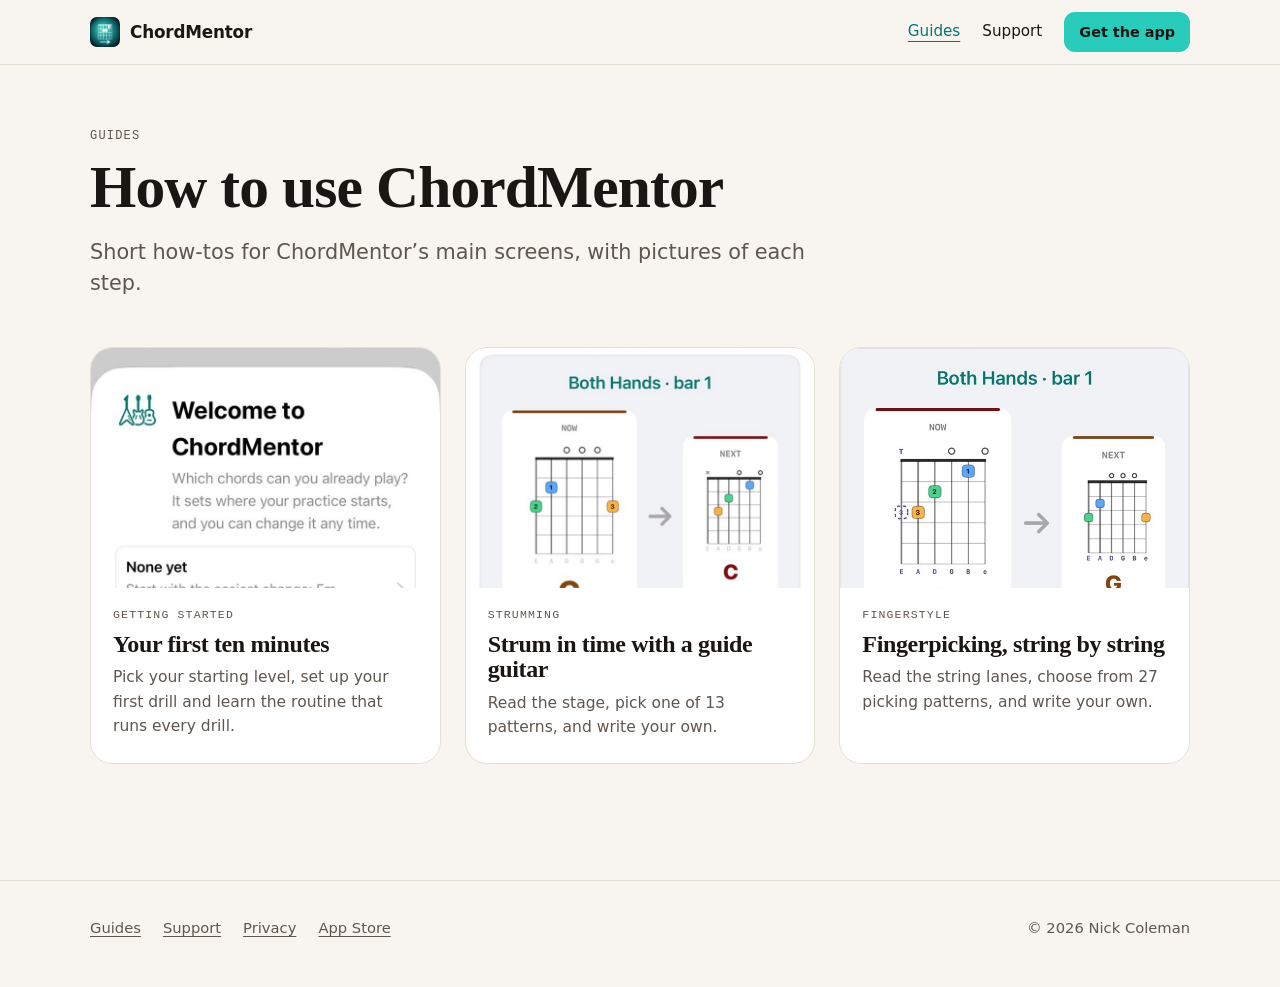
==== guides/index.html @ 907dd872 "New site: tab card with real guitar audio, skills tour, guides, maker section Rebuilt home page arou" ====
<!doctype html>
<html lang="en">
<head>
<meta charset="utf-8">
<meta name="viewport" content="width=device-width, initial-scale=1">
<title>ChordMentor Guides</title>
<meta name="description" content="Short how-tos for ChordMentor: your first ten minutes, strumming in time with a guide guitar, and fingerpicking with string lanes.">
<!-- head:start -->
<meta name="apple-itunes-app" content="app-id=6827199615">
<link rel="canonical" href="https://chordmentor.nickcoleman.io/guides/">
<link rel="icon" href="/images/icon.png">
<link rel="apple-touch-icon" href="/images/icon.png">
<meta name="theme-color" content="#F8F5F0" media="(prefers-color-scheme: light)">
<meta name="theme-color" content="#14110F" media="(prefers-color-scheme: dark)">
<meta property="og:type" content="website">
<meta property="og:site_name" content="ChordMentor">
<meta property="og:title" content="ChordMentor Guides">
<meta property="og:description" content="Short how-tos for ChordMentor: your first ten minutes, strumming in time with a guide guitar, and fingerpicking with string lanes.">
<meta property="og:url" content="https://chordmentor.nickcoleman.io/guides/">
<meta property="og:image" content="https://chordmentor.nickcoleman.io/images/og-card.jpg">
<meta property="og:image:width" content="1200">
<meta property="og:image:height" content="630">
<meta property="og:image:alt" content="ChordMentor's string lanes and chord diagrams beside the app on iPhone">
<meta name="twitter:card" content="summary_large_image">
<meta name="twitter:title" content="ChordMentor Guides">
<meta name="twitter:description" content="Short how-tos for ChordMentor: your first ten minutes, strumming in time with a guide guitar, and fingerpicking with string lanes.">
<meta name="twitter:image" content="https://chordmentor.nickcoleman.io/images/og-card.jpg">
<link rel="stylesheet" href="/style.css">
<!-- head:end -->
</head>
<body>
<!-- header:start -->
<a class="skip" href="#main">Skip to content</a>
<header class="site-header">
  <div class="wrap">
    <a class="brand" href="/"><img src="/images/icon.png" alt="" width="30" height="30"><span>ChordMentor</span></a>
    <nav class="site-nav" aria-label="Main">
      <a href="/guides/" aria-current="page">Guides</a>
      <a class="nav-support" href="/support.html">Support</a>
      <a class="button small" href="https://apps.apple.com/app/id6827199615">Get the app</a>
    </nav>
  </div>
</header>
<!-- header:end -->

<main id="main">
  <section class="guide-hero">
    <div class="wrap">
      <p class="eyebrow">Guides</p>
      <h1>How to use ChordMentor</h1>
      <p class="lede">Short how-tos for ChordMentor’s main screens, with pictures of each step.</p>
    </div>
  </section>
  <section style="padding-top:0">
    <div class="wrap">
      <div class="guide-cards">
        <a class="guide-card" href="/guides/getting-started/">
          <div class="thumb"><img src="/images/app/welcome.jpg" width="720" height="1289" loading="lazy" alt=""></div>
          <div class="body">
            <p class="eyebrow">Getting started</p>
            <h2>Your first ten minutes</h2>
            <p>Pick your starting level, set up your first drill and learn the routine that runs every drill.</p>
          </div>
        </a>
        <a class="guide-card" href="/guides/strumming/">
          <div class="thumb"><img src="/images/app/strumming-both-hands.jpg" width="720" height="1433" loading="lazy" alt=""></div>
          <div class="body">
            <p class="eyebrow">Strumming</p>
            <h2>Strum in time with a guide guitar</h2>
            <p>Read the stage, pick one of 13 patterns, and write your own.</p>
          </div>
        </a>
        <a class="guide-card" href="/guides/fingerstyle/">
          <div class="thumb"><img src="/images/app/fingerstyle-travis.jpg" width="677" height="1086" loading="lazy" alt=""></div>
          <div class="body">
            <p class="eyebrow">Fingerstyle</p>
            <h2>Fingerpicking, string by string</h2>
            <p>Read the string lanes, choose from 27 picking patterns, and write your own.</p>
          </div>
        </a>
      </div>
    </div>
  </section>
</main>

<!-- footer:start -->
<footer class="site-footer">
  <div class="wrap">
    <nav aria-label="Footer">
      <a href="/guides/">Guides</a>
      <a href="/support.html">Support</a>
      <a href="/privacy.html">Privacy</a>
      <a href="https://apps.apple.com/app/id6827199615">App Store</a>
    </nav>
    <p>© 2026 Nick Coleman</p>
  </div>
</footer>
<!-- footer:end -->
</body>
</html>
---- style.css ----
/* ChordMentor site. One stylesheet for every page.
   Tokens follow _design/design-review.md ("Played, not pitched"). */

:root {
  color-scheme: light dark;
  --paper: #F8F5F0;
  --surface: #FFFFFF;
  --ink: #1A1613;
  --ink-2: #5F564F;
  --line: #E6DFD6;
  --teal: #29CCBA;
  --on-teal: #051F1C;
  --teal-ink: #00786E;
  --ember: #D95930;
  --walnut: #3A2419;
  --walnut-ink: #F6EEE6;
  --walnut-ink-2: #D9C6B5;
  --shadow: 0 30px 60px -24px rgba(26, 22, 19, .28), 0 2px 6px rgba(26, 22, 19, .06);
  --shadow-sm: 0 12px 30px -16px rgba(26, 22, 19, .3);
  --nav-bg: rgba(248, 245, 240, .82);

  /* App UI colors: only inside app recreations (the tab card). */
  --stage: #F1F2F5;
  --stage-raised: #FFFFFF;
  --stage-line: rgba(0, 0, 0, .1);
  --lane: #B9BCC2;
  --thumb: #544AB8;
  --fingers: #3B4047;
  --dot-text: #FFFFFF;
  --beat-off: #E2E3E6;
  --beat-off-ink: #8A8D93;
  --lcd: #111317;
  --lcd-ink: #29CCBA;
  --lcd-label: #9AA0A6;

  --serif: "Fraunces", ui-serif, "New York", "Iowan Old Style", "Palatino Linotype", Georgia, serif;
  --sans: system-ui, -apple-system, "Segoe UI", Roboto, "Helvetica Neue", Arial, sans-serif;
  --mono: ui-monospace, "SF Mono", SFMono-Regular, Menlo, Consolas, monospace;
  --wrap: 1180px;
  --gutter: clamp(16px, 4vw, 40px);
  --radius: 28px;
}

@media (prefers-color-scheme: dark) {
  :root {
    --paper: #14110F;
    --surface: #1E1A17;
    --ink: #F3EEE8;
    --ink-2: #B3A89E;
    --line: #2E2823;
    --teal-ink: #29CCBA;
    --ember: #FF6A3D;
    --walnut: #2A1A12;
    --shadow: 0 30px 60px -24px rgba(0, 0, 0, .7), 0 0 0 1px rgba(255, 255, 255, .04);
    --shadow-sm: 0 12px 30px -16px rgba(0, 0, 0, .8);
    --nav-bg: rgba(20, 17, 15, .8);

    --stage: #111318;
    --stage-raised: #1D2026;
    --stage-line: rgba(255, 255, 255, .09);
    --lane: #4A4E57;
    --thumb: #8F87F0;
    --fingers: #D6D9DE;
    --dot-text: #000000;
    --beat-off: #2A2D33;
    --beat-off-ink: #8A8D93;
    --lcd: #000000;
  }
}

*, *::before, *::after { box-sizing: border-box; }
html { -webkit-text-size-adjust: 100%; scroll-padding-top: 80px; }
body {
  margin: 0;
  background: var(--paper);
  color: var(--ink);
  font: 17px/1.55 var(--sans);
  -webkit-font-smoothing: antialiased;
  overflow-x: hidden;
}
img, video, svg { max-width: 100%; height: auto; display: block; }
a { color: var(--teal-ink); text-underline-offset: .18em; text-decoration-thickness: 1px; }
a:hover { text-decoration-thickness: 2px; }
:focus-visible { outline: 3px solid var(--teal); outline-offset: 3px; border-radius: 6px; }
h1, h2, h3 { margin: 0; }
p { margin: 0 0 1em; }
p:last-child { margin-bottom: 0; }

.skip { position: absolute; left: -9999px; top: 8px; z-index: 100; background: var(--surface); padding: 8px 14px; border-radius: 8px; }
.skip:focus { left: 8px; }

.wrap { width: 100%; max-width: var(--wrap); margin: 0 auto; padding: 0 var(--gutter); }
.narrow { max-width: 760px; }

/* Type */
.display, h1, h2 { font-family: var(--serif); font-weight: 600; letter-spacing: -.015em; }
h1 { font-size: clamp(2.4rem, 4.2vw + 1rem, 4.6rem); line-height: 1.03; }
h2 { font-size: clamp(1.85rem, 2.2vw + 1rem, 2.9rem); line-height: 1.08; }
h3 { font-size: 1.22rem; line-height: 1.3; font-weight: 650; letter-spacing: -.005em; }
.lede { font-size: clamp(1.1rem, .4vw + 1rem, 1.3rem); line-height: 1.5; color: var(--ink-2); }
.eyebrow {
  font: 500 .75rem/1.2 var(--mono);
  text-transform: uppercase;
  letter-spacing: .1em;
  color: var(--ink-2);
  margin: 0 0 14px;
}
.muted { color: var(--ink-2); }
.small { font-size: .9rem; }

/* Header */
.site-header {
  position: sticky; top: 0; z-index: 50;
  background: var(--nav-bg);
  -webkit-backdrop-filter: saturate(1.4) blur(14px);
  backdrop-filter: saturate(1.4) blur(14px);
  border-bottom: 1px solid var(--line);
}
.site-header .wrap { display: flex; align-items: center; gap: 20px; min-height: 64px; }
.brand { display: flex; align-items: center; gap: 10px; color: var(--ink); text-decoration: none; font-weight: 650; font-size: 1.05rem; letter-spacing: -.01em; margin-right: auto; }
.brand img { width: 30px; height: 30px; border-radius: 7px; }
.site-nav { display: flex; align-items: center; gap: 22px; }
.site-nav a { color: var(--ink); text-decoration: none; font-size: .95rem; }
.site-nav a:hover, .site-nav a[aria-current] { color: var(--teal-ink); }
.site-nav a[aria-current] { text-decoration: underline; text-underline-offset: .35em; }
@media (max-width: 560px) {
  .site-header .wrap { gap: 12px; }
  .brand span { font-size: 1rem; }
  .site-nav { gap: 14px; }
  .site-nav .button { padding: 8px 12px; font-size: .85rem; }
  .site-nav .nav-support { display: none; }
}
@media (max-width: 360px) { .brand span { display: none; } }

/* Buttons */
.button {
  display: inline-flex; align-items: center; justify-content: center; gap: 10px;
  background: var(--teal); color: var(--on-teal);
  font-weight: 650; font-size: 1.02rem; text-decoration: none;
  padding: 14px 24px; border-radius: 14px; border: 0; cursor: pointer;
  box-shadow: 0 1px 0 rgba(255, 255, 255, .35) inset, 0 8px 20px -10px rgba(0, 120, 110, .7);
  transition: transform .15s ease, box-shadow .15s ease;
}
.button:hover { transform: translateY(-1px); text-decoration: none; }
.button:active { transform: translateY(0); }
.button svg { width: 20px; height: 20px; flex: none; }
.button.small { padding: 9px 15px; font-size: .9rem; border-radius: 11px; box-shadow: none; }
.button.quiet { background: transparent; color: var(--teal-ink); box-shadow: inset 0 0 0 1.5px currentColor; }

/* Sections */
section { padding: clamp(64px, 9vw, 120px) 0; }
.section-head { max-width: 720px; margin-bottom: clamp(32px, 4vw, 56px); }
.section-head h2 + p { margin-top: 18px; }
.rule { border: 0; border-top: 1px solid var(--line); margin: 0; }

/* Hero */
.hero { padding: clamp(40px, 6vw, 88px) 0 clamp(56px, 7vw, 96px); }
.hero .wrap { display: grid; grid-template-columns: minmax(0, 9fr) minmax(0, 13fr); gap: clamp(32px, 4vw, 64px); align-items: center; }
.hero h1 { margin-bottom: 22px; font-size: clamp(2.4rem, 3.2vw + 1rem, 4.1rem); }
.hero .lede { margin-bottom: 30px; max-width: 34em; }
.hero .offer { margin-top: 16px; font-size: .95rem; color: var(--ink-2); max-width: 30em; }
.hero-media { position: relative; padding: 64px 150px 0 0; }
.hero-media > div:first-child { position: relative; z-index: 2; }
.hero-media .tabcard { max-width: none; }
.hero-media .phone { position: absolute; right: 0; top: 0; width: 226px; z-index: 1; }
.hero-media .tc-caption { max-width: 34em; }
@media (max-width: 980px) {
  .hero .wrap { grid-template-columns: 1fr; }
  .hero-media { max-width: 720px; }
}
@media (max-width: 640px) {
  .hero-media { padding: 0; }
  .hero-media .phone { display: none; }
}

/* Device frames and panels */
.phone {
  border-radius: 34px; padding: 7px; background: #1B1B1D;
  box-shadow: var(--shadow);
}
.phone img { border-radius: 28px; width: 100%; }
.panel { border-radius: var(--radius); overflow: hidden; background: var(--surface); box-shadow: var(--shadow); }
.panel img { width: 100%; }
.mac-frame { border-radius: 14px; overflow: hidden; box-shadow: var(--shadow); background: var(--surface); }
@media (prefers-color-scheme: dark) {
  .phone { background: #2A2A2D; }
  .shot { background: #fff; }
}
.shot { border-radius: 22px; overflow: hidden; box-shadow: var(--shadow-sm); border: 1px solid var(--line); }
.shot img { width: 100%; }
figure { margin: 0; }
figcaption { font-size: .92rem; color: var(--ink-2); margin-top: 12px; }

/* Tab-lane card */
.tabcard {
  background: var(--stage); color: var(--fingers);
  border-radius: 24px; padding: 18px 18px 16px;
  box-shadow: var(--shadow);
  border: 1px solid var(--stage-line);
  max-width: 600px;
}
.tabcard .tc-top { display: flex; align-items: center; justify-content: space-between; gap: 12px; margin-bottom: 8px; }
.tabcard .tc-stage { font: 650 1rem/1.2 var(--sans); color: var(--teal-ink); }
.tabcard .tc-chords { display: flex; align-items: center; gap: 10px; }
.tc-chord { background: var(--stage-raised); border-radius: 12px; padding: 6px 10px 4px; text-align: center; border-top: 3px solid var(--c, #8B1E1E); min-width: 74px; transition: opacity .2s ease; }
.tc-chord small { display: block; font: 500 .6rem/1 var(--sans); letter-spacing: .06em; color: var(--beat-off-ink); }
.tc-chord svg { width: 58px; height: 58px; margin: 2px auto 0; }
.tc-chord b { display: block; font: 700 1.25rem/1.1 var(--sans); color: var(--c); }
.tc-chord[data-chord="C"] { --c: #9B2226; }
.tc-chord[data-chord="G"] { --c: #8A5A14; }
.tc-lanes .next-name { fill: #8A5A14; }
@media (prefers-color-scheme: dark) {
  .tc-chord[data-chord="C"] { --c: #FF7A6E; }
  .tc-chord[data-chord="G"] { --c: #E5A24C; }
  .tc-lanes .next-name { fill: #E5A24C; }
}
.tc-chord.next { opacity: .8; }
.tc-arrow { color: var(--beat-off-ink); font-size: 1.3rem; }
.tc-beats { display: flex; gap: 10px; }
.tc-beat { width: 30px; height: 30px; border-radius: 50%; display: grid; place-items: center; background: var(--beat-off); color: var(--beat-off-ink); font: 700 .85rem/1 var(--sans); transition: background .08s, color .08s, transform .12s; }
.tc-beat.on { background: var(--teal); color: var(--on-teal); transform: scale(1.12); }
.tc-name { font: 500 .72rem/1.2 var(--mono); letter-spacing: .06em; color: var(--ink-2); margin: 10px 0 2px; text-transform: uppercase; }
.tc-lanes { width: 100%; height: auto; overflow: visible; }
.tc-lanes .lane { stroke: var(--lane); stroke-width: 1.5; }
.tc-lanes .lane.ring { stroke: var(--thumb); stroke-width: 3; opacity: .55; }
.tc-lanes .lane-label { fill: var(--beat-off-ink); font: 500 11px var(--sans); }
.tc-lanes .count { fill: var(--beat-off-ink); font: 600 12px var(--sans); text-anchor: middle; }
.tc-lanes .count.and { font-weight: 400; }
.tc-lanes .band { fill: var(--stage-line); }
.tc-lanes .note circle { stroke: none; }
.tc-lanes .note text { fill: var(--dot-text); font: 700 12px var(--sans); text-anchor: middle; dominant-baseline: central; }
.tc-lanes .note.p circle { fill: var(--thumb); }
.tc-lanes .note.f circle { fill: var(--fingers); }
.tc-lanes .note .hop { fill: none; stroke: var(--fingers); stroke-width: 1.5; stroke-dasharray: 3 3; }
.tc-lanes .note { transition: transform .12s ease-out; transform-box: fill-box; transform-origin: center; }
.tc-lanes .note.lit { transform: scale(1.28); }
.tc-lanes .stem { stroke: var(--fingers); stroke-width: 2; opacity: .5; }
.tc-lanes .ghost { opacity: .3; }
.tc-lanes .barline { stroke: var(--beat-off-ink); stroke-width: 1.5; stroke-dasharray: 3 3; opacity: .6; }
.tc-lanes .next-name { font: 700 12px var(--sans); text-anchor: middle; }
.tc-lanes .playhead { stroke: var(--ember); stroke-width: 2.5; }
.tc-bar { display: flex; gap: 10px; align-items: stretch; margin-top: 10px; }
.tc-play { flex: 0 0 auto; min-width: 128px; border-radius: 14px; font-size: 1.05rem; padding: 0 18px; }
.tc-play[aria-pressed="true"] .i-play, .tc-play[aria-pressed="false"] .i-stop { display: none; }
.tc-lcd { flex: 1; display: grid; grid-template-columns: repeat(3, 1fr); background: var(--lcd); border-radius: 14px; padding: 9px 4px; }
.tc-lcd div { padding: 0 12px; border-left: 1px solid rgba(255, 255, 255, .14); }
.tc-lcd div:first-child { border-left: 0; }
.tc-lcd b { display: block; font: 500 1.55rem/1.05 var(--mono); color: var(--lcd-ink); font-variant-numeric: tabular-nums; }
.tc-lcd span { display: block; font: 600 .62rem/1.2 var(--mono); color: var(--lcd-label); letter-spacing: .06em; margin-top: 3px; }
.tc-caption { font-size: .92rem; color: var(--ink-2); margin: 12px 4px 0; }
.tc-status { min-height: 0; }
.tabcard .fallback { border-radius: 14px; }
@media (max-width: 480px) {
  .tabcard { padding: 14px 12px 12px; border-radius: 20px; }
  .tc-chord { min-width: 62px; padding: 5px 7px 3px; }
  .tc-chord svg { width: 46px; height: 46px; }
  .tc-beats { gap: 6px; }
  .tc-beat { width: 26px; height: 26px; font-size: .78rem; }
  .tc-play { min-width: 96px; padding: 0 12px; font-size: .98rem; }
  .tc-lcd b { font-size: 1.2rem; }
  .tc-lcd div { padding: 0 8px; }
  .tc-lcd span { font-size: .55rem; }
}
@media (prefers-reduced-motion: reduce) {
  .tc-beat, .tc-lanes .note, .button { transition: none; }
  .tc-beat.on { transform: none; }
  .tc-lanes .note.lit { transform: none; }
  .tc-lanes .note.lit circle { stroke: var(--teal); stroke-width: 3; }
}

/* Two-up feature rows */
.split { display: grid; grid-template-columns: repeat(2, minmax(0, 1fr)); gap: clamp(32px, 5vw, 80px); align-items: center; }
.split.flip > :first-child { order: 2; }
@media (max-width: 820px) { .split { grid-template-columns: 1fr; } .split.flip > :first-child { order: 0; } }
.pair { display: grid; grid-template-columns: 1fr 1fr; gap: 18px; align-items: start; }
.pair .shot:nth-child(2) { margin-top: 48px; }
.more { display: inline-block; margin-top: 18px; font-weight: 600; text-decoration: none; }
.more:hover { text-decoration: underline; }

/* Skills */
.skills-major { display: grid; gap: clamp(56px, 7vw, 96px); }
.skill { display: grid; grid-template-columns: minmax(0, 4fr) minmax(0, 7fr); gap: clamp(28px, 4vw, 64px); align-items: center; }
.skill.flip { grid-template-columns: minmax(0, 7fr) minmax(0, 4fr); }
.skill.flip .skill-text { order: 2; }
.skill h3 { font-family: var(--serif); font-weight: 600; font-size: clamp(1.6rem, 1.4vw + 1rem, 2.2rem); line-height: 1.12; letter-spacing: -.01em; margin-bottom: 14px; }
@media (max-width: 860px) { .skill, .skill.flip { grid-template-columns: 1fr; } .skill.flip .skill-text { order: 0; } }
.skills-minor { display: grid; grid-template-columns: repeat(4, minmax(0, 1fr)); gap: 24px; margin-top: clamp(64px, 8vw, 104px); }
.mini .shot { aspect-ratio: 4 / 5; }
.mini .shot img { height: 100%; object-fit: cover; object-position: top; }
.mini h3 { margin: 18px 0 6px; }
.mini p { font-size: .96rem; color: var(--ink-2); }
@media (max-width: 980px) { .skills-minor { grid-template-columns: repeat(2, minmax(0, 1fr)); } }
@media (max-width: 520px) { .skills-minor { grid-template-columns: 1fr; } .mini .shot { aspect-ratio: auto; max-width: 360px; } }

/* Routine triptych */
.triptych { display: grid; grid-template-columns: repeat(3, minmax(0, 1fr)); gap: clamp(18px, 3vw, 40px); align-items: start; }
.triptych li { list-style: none; }
.triptych { padding: 0; margin: 0; }
.step-num { font: 500 .8rem/1 var(--mono); color: var(--teal-ink); letter-spacing: .08em; display: block; margin: 20px 0 8px; }
.triptych h3 { margin-bottom: 6px; }
.triptych p { color: var(--ink-2); font-size: .98rem; }
@media (max-width: 760px) { .triptych { grid-template-columns: 1fr; max-width: 420px; } }

/* Change Map spread */
.tablet { border-radius: clamp(18px, 2.4vw, 34px); padding: clamp(6px, .9vw, 13px); background: #1B1B1D; box-shadow: var(--shadow); }
.tablet img { border-radius: clamp(12px, 1.6vw, 22px); width: 100%; }
.spread .tablet { margin-top: clamp(32px, 4vw, 48px); }
@media (prefers-color-scheme: dark) { .tablet { background: #2A2A2D; } }

/* Maker band */
.maker { background: var(--walnut); color: var(--walnut-ink); }
.maker .split { grid-template-columns: minmax(0, 5fr) minmax(0, 6fr); }
@media (max-width: 820px) { .maker .split { grid-template-columns: 1fr; } }
.maker .eyebrow { color: var(--walnut-ink-2); }
.maker h2 { margin-bottom: 24px; }
.maker p { color: var(--walnut-ink); font-size: 1.08rem; }
.maker .sig { font: 500 .85rem/1 var(--mono); letter-spacing: .08em; color: var(--walnut-ink-2); margin-top: 26px; }
.maker img { border-radius: var(--radius); box-shadow: 0 30px 60px -24px rgba(0, 0, 0, .6); }

/* Closing */
.closing { text-align: center; }
.closing .wrap { max-width: 760px; }
.closing img.icon { width: 76px; height: 76px; border-radius: 17px; margin: 0 auto 26px; box-shadow: var(--shadow-sm); }
.closing h2 { margin-bottom: 20px; }
.closing .lede { margin-bottom: 30px; }
.facts { list-style: none; padding: 0; margin: 28px 0 0; display: flex; flex-wrap: wrap; justify-content: center; gap: 10px 26px; color: var(--ink-2); font-size: .95rem; }

/* Footer */
.site-footer { border-top: 1px solid var(--line); padding: 36px 0 48px; font-size: .92rem; color: var(--ink-2); }
.site-footer .wrap { display: flex; flex-wrap: wrap; gap: 14px 28px; align-items: center; justify-content: space-between; }
.site-footer nav { display: flex; flex-wrap: wrap; gap: 8px 22px; }
.site-footer a { color: var(--ink-2); }
.site-footer a:hover { color: var(--teal-ink); }

/* Text pages (Support, Privacy) */
.text-page { padding: clamp(40px, 6vw, 80px) 0 clamp(64px, 8vw, 100px); }
.text-page .wrap { max-width: 720px; }
.text-page h1 { font-size: clamp(2.2rem, 3vw + 1rem, 3.4rem); margin-bottom: 18px; }
.text-page h2 { font-size: clamp(1.4rem, 1vw + 1rem, 1.8rem); margin: 48px 0 14px; }
.text-page h3 { margin: 28px 0 8px; }
.faq { margin: 0; }
.faq dt { font-weight: 650; margin-top: 26px; font-size: 1.05rem; }
.faq dd { margin: 6px 0 0; color: var(--ink); }
.card-note { background: var(--surface); border: 1px solid var(--line); border-radius: 18px; padding: 20px 22px; margin: 26px 0; }

/* Guides */
.crumbs { font-size: .9rem; color: var(--ink-2); margin-bottom: 26px; }
.crumbs a { color: var(--ink-2); }
.guide-hero { padding: clamp(36px, 5vw, 72px) 0 clamp(28px, 4vw, 48px); }
.guide-hero h1 { font-size: clamp(2.2rem, 3.4vw + 1rem, 3.9rem); margin-bottom: 18px; max-width: 16em; }
.guide-hero .lede { max-width: 36em; }
.who { margin-top: 22px; padding-left: 16px; border-left: 3px solid var(--teal); color: var(--ink); max-width: 40em; }
.guide-cover { margin-top: clamp(32px, 4vw, 48px); }
.guide-body { padding-top: clamp(24px, 3vw, 40px); }
.steps { list-style: none; padding: 0; margin: 0; counter-reset: step; }
.steps > li { display: grid; grid-template-columns: minmax(0, 5fr) minmax(0, 6fr); gap: clamp(28px, 4vw, 64px); align-items: start; padding: clamp(40px, 5vw, 64px) 0; border-top: 1px solid var(--line); }
.steps > li.text-only { grid-template-columns: minmax(0, 1fr); max-width: 760px; }
.steps h2 { font-size: clamp(1.5rem, 1.2vw + 1rem, 2rem); margin-bottom: 14px; }
.steps .step-num { margin-top: 0; }
@media (max-width: 860px) { .steps > li { grid-template-columns: 1fr; } }
.annotated { position: relative; max-width: 420px; margin: 0 auto; }
.annotated.wide { max-width: none; }
.annotated .shot { position: relative; }
.pin {
  position: absolute; transform: translate(-50%, -50%);
  width: 28px; height: 28px; border-radius: 50%;
  background: var(--ember); color: #fff;
  font: 700 .85rem/28px var(--sans); text-align: center;
  box-shadow: 0 0 0 3px #fff, 0 4px 10px rgba(0, 0, 0, .3);
}
.keys { list-style: none; padding: 0; margin: 18px 0 0; display: grid; gap: 12px; }
.keys li { display: grid; grid-template-columns: 28px 1fr; gap: 12px; align-items: start; }
.keys .k { width: 24px; height: 24px; border-radius: 50%; background: var(--ember); color: #fff; font: 700 .78rem/24px var(--sans); text-align: center; margin-top: 2px; }
.mini-trip { display: grid; grid-template-columns: repeat(3, minmax(0, 1fr)); gap: 12px; }
.mini-trip figcaption { font-size: .82rem; margin-top: 8px; }
.tips { background: var(--surface); border: 1px solid var(--line); border-radius: 22px; padding: clamp(22px, 3vw, 36px); margin: 24px 0 0; }
.tips h2 { font-size: clamp(1.4rem, 1vw + 1rem, 1.8rem); margin-bottom: 14px; }
.tips ul { margin: 0; padding-left: 1.2em; }
.tips li { margin: 8px 0; }
.guide-end { padding: clamp(48px, 6vw, 80px) 0; }
.prevnext { display: grid; grid-template-columns: 1fr 1fr; gap: 16px; margin-top: 36px; }
.prevnext a { display: block; padding: 18px 20px; border: 1px solid var(--line); border-radius: 16px; text-decoration: none; color: var(--ink); background: var(--surface); }
.prevnext a span { display: block; font: 500 .72rem/1.2 var(--mono); text-transform: uppercase; letter-spacing: .08em; color: var(--ink-2); margin-bottom: 6px; }
.prevnext a:hover { border-color: var(--teal); }
.prevnext .next { text-align: right; grid-column: 2; }
.cta-strip { display: flex; flex-wrap: wrap; align-items: center; justify-content: space-between; gap: 18px; background: var(--surface); border: 1px solid var(--line); border-radius: 22px; padding: 22px 26px; }
.cta-strip p { margin: 0; font-weight: 600; }

.guide-cards { display: grid; grid-template-columns: repeat(3, minmax(0, 1fr)); gap: 24px; }
@media (max-width: 900px) { .guide-cards { grid-template-columns: 1fr 1fr; } }
@media (max-width: 600px) { .guide-cards { grid-template-columns: 1fr; } }
.guide-card { display: flex; flex-direction: column; background: var(--surface); border: 1px solid var(--line); border-radius: 22px; overflow: hidden; color: var(--ink); text-decoration: none; transition: border-color .15s, transform .15s; }
.guide-card:hover { border-color: var(--teal); transform: translateY(-2px); }
.guide-card .thumb { aspect-ratio: 16 / 11; overflow: hidden; background: #F1F2F5; }
.guide-card .thumb img { width: 100%; height: 100%; object-fit: cover; object-position: top; }
.guide-card .body { padding: 20px 22px 24px; }
.guide-card h2 { font-size: 1.5rem; margin: 2px 0 8px; }
.guide-card p { color: var(--ink-2); font-size: .97rem; margin: 0; }
.guide-card .eyebrow { font-size: .72rem; margin-bottom: 10px; }
.group-label { margin: 48px 0 18px; }
.group-label:first-child { margin-top: 0; }
@media (prefers-reduced-motion: reduce) { .guide-card, .guide-card:hover { transition: none; transform: none; } }

.visually-hidden { position: absolute !important; width: 1px; height: 1px; padding: 0; margin: -1px; overflow: hidden; clip: rect(0 0 0 0); white-space: nowrap; border: 0; }
.tabcard .tc-stage { margin: 0 0 10px; text-align: center; }

/* Ready for step clips and overview videos (see README, "Adding a clip"). */
.mac-frame video, .shot video, .tablet video { width: 100%; display: block; }
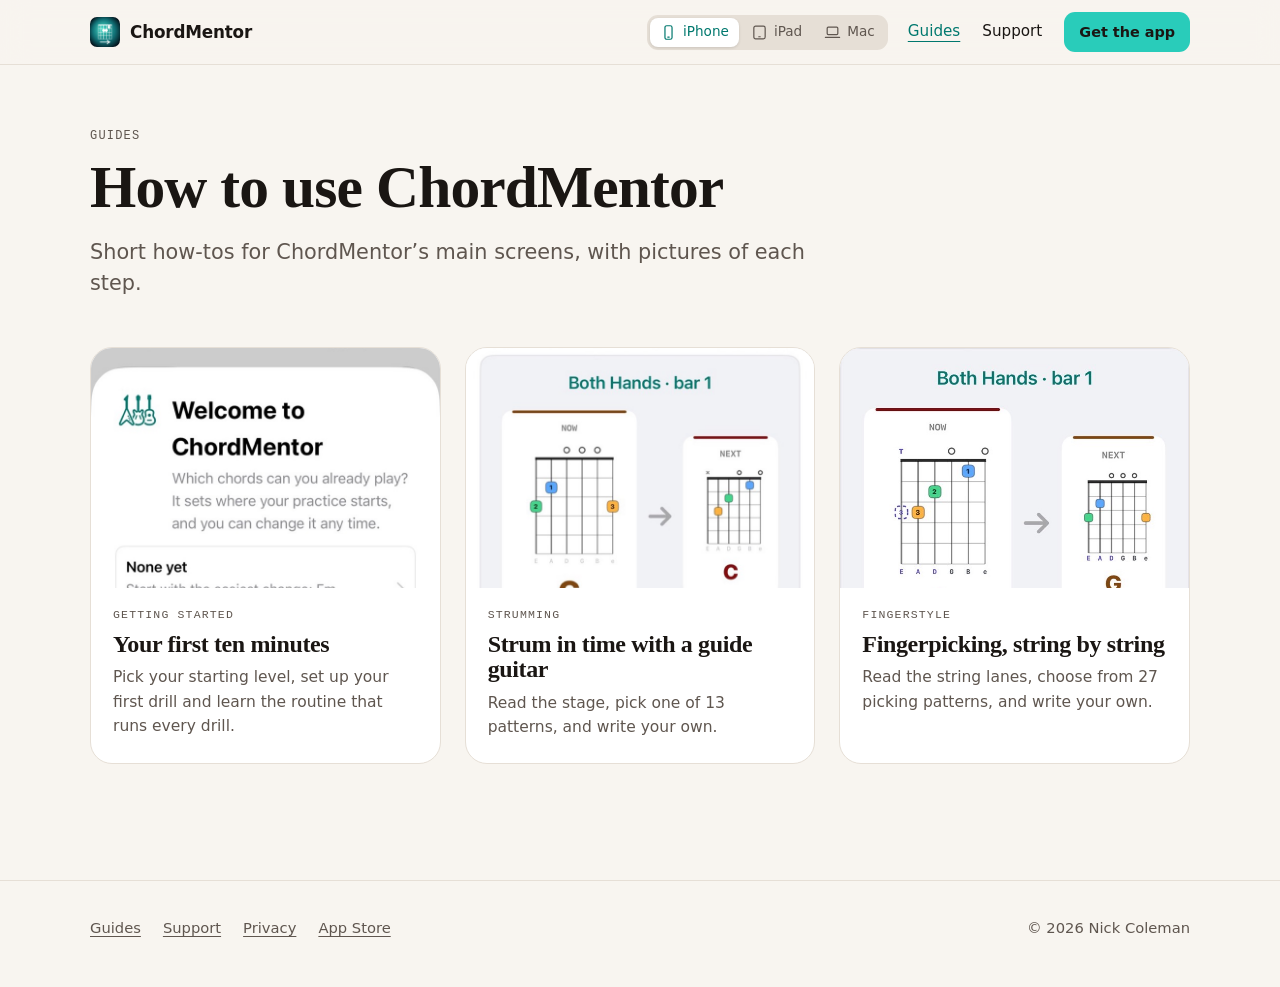
==== commit d873b640: "Device switch: show the app's screens as on iPhone, iPad or Mac A three-way switch in the header swa" ====
--- a/guides/index.html
+++ b/guides/index.html
@@ -26,6 +26,7 @@
 <meta name="twitter:description" content="Short how-tos for ChordMentor: your first ten minutes, strumming in time with a guide guitar, and fingerpicking with string lanes.">
 <meta name="twitter:image" content="https://chordmentor.nickcoleman.io/images/og-card.jpg">
 <link rel="stylesheet" href="/style.css">
+<script src="/js/device.js"></script>
 <!-- head:end -->
 </head>
 <body>
@@ -34,6 +35,11 @@
 <header class="site-header">
   <div class="wrap">
     <a class="brand" href="/"><img src="/images/icon.png" alt="" width="30" height="30"><span>ChordMentor</span></a>
+    <div class="device-switch" role="group" aria-label="Show screens for">
+      <button type="button" data-device-pick="iphone" aria-pressed="true" title="iPhone"><svg viewBox="0 0 24 24" aria-hidden="true"><rect x="7" y="2.5" width="10" height="19" rx="2.5"/><path d="M11 18.5h2"/></svg><span>iPhone</span></button>
+      <button type="button" data-device-pick="ipad" aria-pressed="false" title="iPad"><svg viewBox="0 0 24 24" aria-hidden="true"><rect x="4" y="3" width="16" height="18" rx="2.5"/><path d="M11 18h2"/></svg><span>iPad</span></button>
+      <button type="button" data-device-pick="mac" aria-pressed="false" title="Mac"><svg viewBox="0 0 24 24" aria-hidden="true"><rect x="4.5" y="4.5" width="15" height="10.5" rx="1.5"/><path d="M2 19h20"/></svg><span>Mac</span></button>
+    </div>
     <nav class="site-nav" aria-label="Main">
       <a href="/guides/" aria-current="page">Guides</a>
       <a class="nav-support" href="/support.html">Support</a>
--- a/style.css
+++ b/style.css
@@ -406,3 +406,33 @@
 
 /* Ready for step clips and overview videos (see README, "Adding a clip"). */
 .mac-frame video, .shot video, .tablet video { width: 100%; display: block; }
+
+/* Device switch: the header's iPhone / iPad / Mac control and the screens it swaps */
+.device-switch {
+  display: inline-flex; padding: 3px; gap: 2px; border-radius: 11px;
+  background: var(--line);
+}
+.device-switch button {
+  display: inline-flex; align-items: center; gap: 6px;
+  font: 500 .85rem/1 var(--sans); color: var(--ink-2);
+  background: transparent; border: 0; border-radius: 8px; padding: 6px 10px; cursor: pointer;
+}
+.device-switch svg { width: 17px; height: 17px; fill: none; stroke: currentColor; stroke-width: 1.7; stroke-linecap: round; }
+.device-switch button:hover { color: var(--ink); }
+.device-switch button[aria-pressed="true"] { background: var(--surface); color: var(--teal-ink); box-shadow: 0 1px 3px rgba(0, 0, 0, .12); }
+@media (max-width: 760px) {
+  .device-switch span { position: absolute; width: 1px; height: 1px; overflow: hidden; clip: rect(0 0 0 0); }
+  .device-switch button { padding: 6px 8px; }
+}
+@media (max-width: 560px) { .brand span { display: none; } }
+
+.device-shot > * { display: none; }
+html:not([data-device]) .device-shot > .d-iphone,
+html[data-device="iphone"] .device-shot > .d-iphone,
+html[data-device="ipad"] .device-shot > .d-ipad,
+html[data-device="mac"] .device-shot > .d-mac { display: block; }
+.device-shot > .phone { max-width: 290px; margin-inline: auto; }
+.device-shot > .tablet img, .device-shot > .mac-frame img { width: 100%; }
+.spread .device-shot { margin-top: clamp(32px, 4vw, 48px); }
+.spread .device-shot > .tablet { margin-top: 0; }
+.spread .device-shot > .mac-frame { max-width: 1100px; }
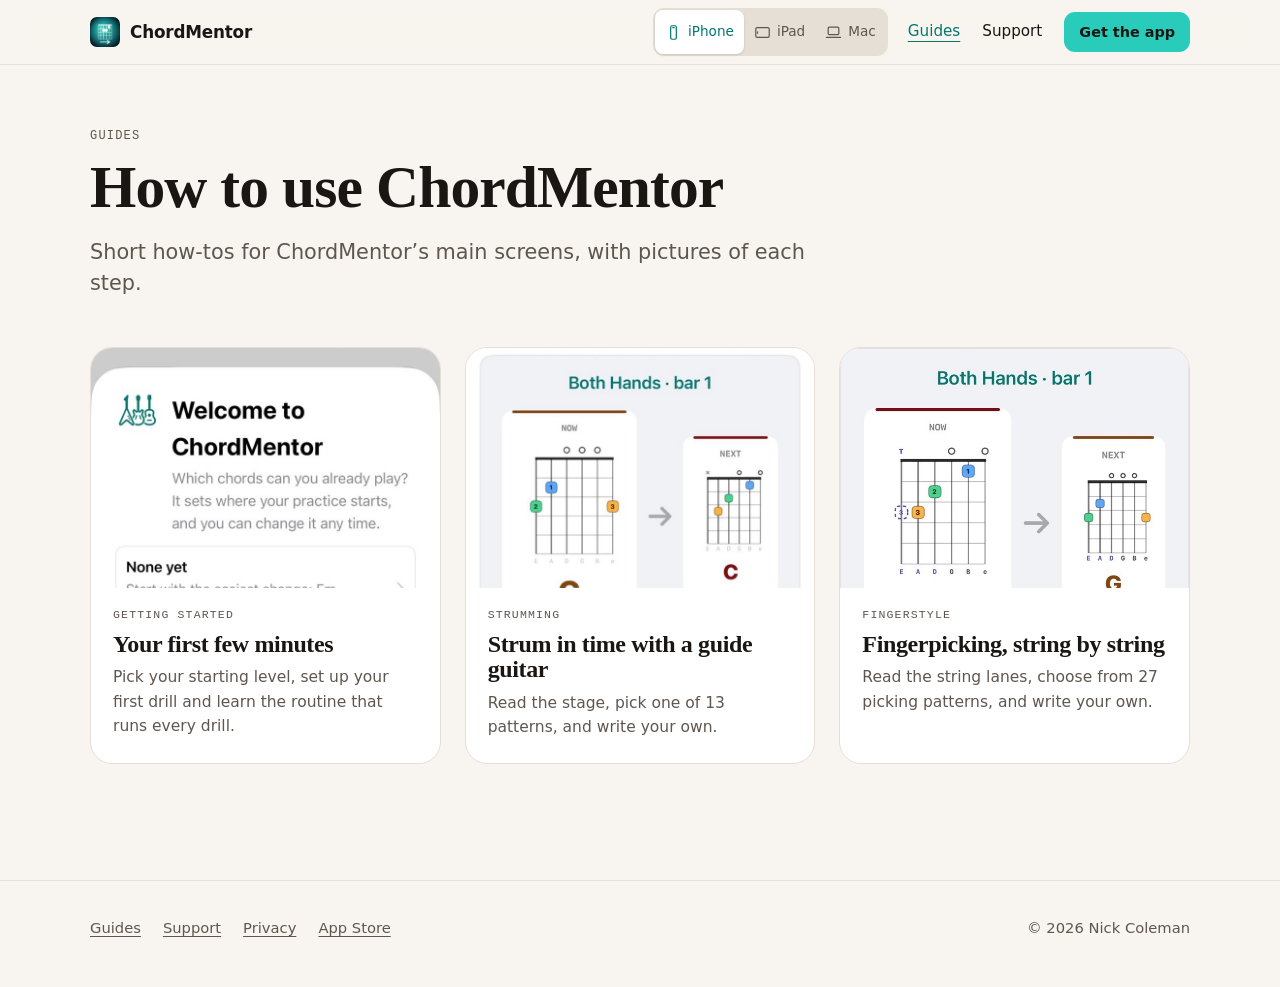
==== commit 46a2ac46: "Home page shorter and clearer; App Store badge; search basics - Home: "It starts where you are" and " ====
--- a/guides/index.html
+++ b/guides/index.html
@@ -4,7 +4,7 @@
 <meta charset="utf-8">
 <meta name="viewport" content="width=device-width, initial-scale=1">
 <title>ChordMentor Guides</title>
-<meta name="description" content="Short how-tos for ChordMentor: your first ten minutes, strumming in time with a guide guitar, and fingerpicking with string lanes.">
+<meta name="description" content="Short how-tos for ChordMentor: your first few minutes, strumming in time with a guide guitar, and fingerpicking with string lanes.">
 <!-- head:start -->
 <meta name="apple-itunes-app" content="app-id=6827199615">
 <link rel="canonical" href="https://chordmentor.nickcoleman.io/guides/">
@@ -15,7 +15,7 @@
 <meta property="og:type" content="website">
 <meta property="og:site_name" content="ChordMentor">
 <meta property="og:title" content="ChordMentor Guides">
-<meta property="og:description" content="Short how-tos for ChordMentor: your first ten minutes, strumming in time with a guide guitar, and fingerpicking with string lanes.">
+<meta property="og:description" content="Short how-tos for ChordMentor: your first few minutes, strumming in time with a guide guitar, and fingerpicking with string lanes.">
 <meta property="og:url" content="https://chordmentor.nickcoleman.io/guides/">
 <meta property="og:image" content="https://chordmentor.nickcoleman.io/images/og-card.jpg">
 <meta property="og:image:width" content="1200">
@@ -23,7 +23,7 @@
 <meta property="og:image:alt" content="ChordMentor's string lanes and chord diagrams beside the app on iPhone">
 <meta name="twitter:card" content="summary_large_image">
 <meta name="twitter:title" content="ChordMentor Guides">
-<meta name="twitter:description" content="Short how-tos for ChordMentor: your first ten minutes, strumming in time with a guide guitar, and fingerpicking with string lanes.">
+<meta name="twitter:description" content="Short how-tos for ChordMentor: your first few minutes, strumming in time with a guide guitar, and fingerpicking with string lanes.">
 <meta name="twitter:image" content="https://chordmentor.nickcoleman.io/images/og-card.jpg">
 <link rel="stylesheet" href="/style.css">
 <script src="/js/device.js"></script>
@@ -36,8 +36,8 @@
   <div class="wrap">
     <a class="brand" href="/"><img src="/images/icon.png" alt="" width="30" height="30"><span>ChordMentor</span></a>
     <div class="device-switch" role="group" aria-label="Show screens for">
-      <button type="button" data-device-pick="iphone" aria-pressed="true" title="iPhone"><svg viewBox="0 0 24 24" aria-hidden="true"><rect x="7" y="2.5" width="10" height="19" rx="2.5"/><path d="M11 18.5h2"/></svg><span>iPhone</span></button>
-      <button type="button" data-device-pick="ipad" aria-pressed="false" title="iPad"><svg viewBox="0 0 24 24" aria-hidden="true"><rect x="4" y="3" width="16" height="18" rx="2.5"/><path d="M11 18h2"/></svg><span>iPad</span></button>
+      <button type="button" data-device-pick="iphone" aria-pressed="true" title="iPhone"><svg viewBox="0 0 24 24" aria-hidden="true"><rect x="8" y="2.5" width="8" height="19" rx="2"/><path d="M11 5h2"/></svg><span>iPhone</span></button>
+      <button type="button" data-device-pick="ipad" aria-pressed="false" title="iPad"><svg viewBox="0 0 24 24" aria-hidden="true"><rect x="2.5" y="5" width="19" height="14" rx="2"/><path d="M5 11v2"/></svg><span>iPad</span></button>
       <button type="button" data-device-pick="mac" aria-pressed="false" title="Mac"><svg viewBox="0 0 24 24" aria-hidden="true"><rect x="4.5" y="4.5" width="15" height="10.5" rx="1.5"/><path d="M2 19h20"/></svg><span>Mac</span></button>
     </div>
     <nav class="site-nav" aria-label="Main">
@@ -61,15 +61,15 @@
     <div class="wrap">
       <div class="guide-cards">
         <a class="guide-card" href="/guides/getting-started/">
-          <div class="thumb"><img src="/images/app/welcome.jpg" width="720" height="1289" loading="lazy" alt=""></div>
+          <div class="thumb device-shot"><img class="d-iphone" src="/images/app/welcome.jpg" width="720" height="1289" loading="lazy" alt=""><img class="d-ipad" src="/images/app/ipad/welcome.jpg" width="1200" height="900" loading="lazy" alt=""><img class="d-mac" src="/images/app/mac/welcome.jpg" width="1200" height="848" loading="lazy" alt=""></div>
           <div class="body">
             <p class="eyebrow">Getting started</p>
-            <h2>Your first ten minutes</h2>
+            <h2>Your first few minutes</h2>
             <p>Pick your starting level, set up your first drill and learn the routine that runs every drill.</p>
           </div>
         </a>
         <a class="guide-card" href="/guides/strumming/">
-          <div class="thumb"><img src="/images/app/strumming-both-hands.jpg" width="720" height="1433" loading="lazy" alt=""></div>
+          <div class="thumb device-shot"><img class="d-iphone" src="/images/app/strumming-both-hands.jpg" width="720" height="1433" loading="lazy" alt=""><img class="d-ipad" src="/images/app/ipad/strumming.jpg" width="1600" height="1200" loading="lazy" alt=""><img class="d-mac" src="/images/app/mac/strumming.jpg" width="1600" height="1131" loading="lazy" alt=""></div>
           <div class="body">
             <p class="eyebrow">Strumming</p>
             <h2>Strum in time with a guide guitar</h2>
@@ -77,7 +77,7 @@
           </div>
         </a>
         <a class="guide-card" href="/guides/fingerstyle/">
-          <div class="thumb"><img src="/images/app/fingerstyle-travis.jpg" width="677" height="1086" loading="lazy" alt=""></div>
+          <div class="thumb device-shot"><img class="d-iphone" src="/images/app/fingerstyle-travis.jpg" width="677" height="1086" loading="lazy" alt=""><img class="d-ipad" src="/images/app/ipad/fingerstyle.jpg" width="1600" height="1200" loading="lazy" alt=""><img class="d-mac" src="/images/app/mac/fingerstyle.jpg" width="1600" height="1131" loading="lazy" alt=""></div>
           <div class="body">
             <p class="eyebrow">Fingerstyle</p>
             <h2>Fingerpicking, string by string</h2>
--- a/style.css
+++ b/style.css
@@ -436,3 +436,62 @@
 .spread .device-shot { margin-top: clamp(32px, 4vw, 48px); }
 .spread .device-shot > .tablet { margin-top: 0; }
 .spread .device-shot > .mac-frame { max-width: 1100px; }
+/* iPad and Mac screens are landscape: stack the welcome pair, keep minis and thumbs uncropped */
+html[data-device="ipad"] .pair, html[data-device="mac"] .pair { grid-template-columns: 1fr; gap: 24px; }
+.pair .device-shot:nth-child(2) > .shot { margin-top: 48px; }
+.pair .device-shot > .shot { margin-top: 0; }
+.mini .device-shot > .tablet, .mini .device-shot > .mac-frame { aspect-ratio: auto; }
+.guide-card .thumb.device-shot > img { display: none; }
+html:not([data-device]) .guide-card .thumb > .d-iphone,
+html[data-device="iphone"] .guide-card .thumb > .d-iphone,
+html[data-device="ipad"] .guide-card .thumb > .d-ipad,
+html[data-device="mac"] .guide-card .thumb > .d-mac { display: block; }
+
+/* "Showing iPhone. Also see it on iPad · Mac" */
+.device-note { font-size: .95rem; color: var(--ink-2); margin-top: 14px; }
+.device-note button {
+  font: inherit; color: var(--teal-ink); background: none; border: 0; padding: 0; cursor: pointer;
+  text-decoration: underline; text-underline-offset: .18em; text-decoration-thickness: 1px;
+}
+
+/* Official App Store badge */
+.store-badge { display: inline-block; line-height: 0; border-radius: 9px; }
+.store-badge img { height: 54px; width: auto; }
+.mid-cta { display: flex; flex-wrap: wrap; align-items: center; justify-content: center; gap: 12px 20px; margin-top: clamp(40px, 5vw, 64px); }
+.mid-cta .store-badge img { height: 48px; }
+.mid-cta p { margin: 0; color: var(--ink-2); }
+.closing .store-badge { margin-top: 8px; }
+
+/* Device switch: 44-point touch targets */
+.device-switch button { min-width: 44px; min-height: 44px; justify-content: center; }
+.device-switch { padding: 2px; gap: 0; }
+@media (max-width: 760px) { .device-switch button { padding: 0; } }
+@media (max-width: 400px) {
+  .site-header .wrap { gap: 10px; }
+  .site-nav { gap: 10px; }
+}
+.device-note button { padding: 12px 2px; margin: -12px -2px; }
+
+/* Progress (merged with "It starts where you are") */
+.progress .device-shot > .tablet, .progress .device-shot > .mac-frame { max-width: 560px; margin-inline: auto; }
+
+/* Phone: keep the home page short. Skill cards two across; drill steps image beside text. */
+@media (max-width: 520px) {
+  .skills-minor { grid-template-columns: repeat(2, minmax(0, 1fr)); gap: 28px 14px; }
+  .mini .shot { aspect-ratio: 4 / 5; max-width: none; }
+  .mini h3 { font-size: 1.05rem; margin-top: 12px; }
+  .mini p { font-size: .88rem; }
+  .device-shot > .phone { max-width: 240px; }
+}
+@media (max-width: 640px) {
+  .triptych { grid-template-columns: 1fr; gap: 28px; max-width: none; }
+  .triptych .step-num { margin-top: 0; }
+  .triptych li { display: grid; grid-template-columns: minmax(0, 2fr) minmax(0, 3fr); column-gap: 16px; align-items: start; }
+  .triptych li > .device-shot { grid-row: 1 / span 3; }
+  .triptych li > :not(.device-shot) { grid-column: 2; }
+}
+.site-nav .button { white-space: nowrap; }
+@media (max-width: 400px) {
+  .site-nav .button { padding: 8px 10px; font-size: .82rem; }
+  .device-switch button { min-width: 40px; }
+}
